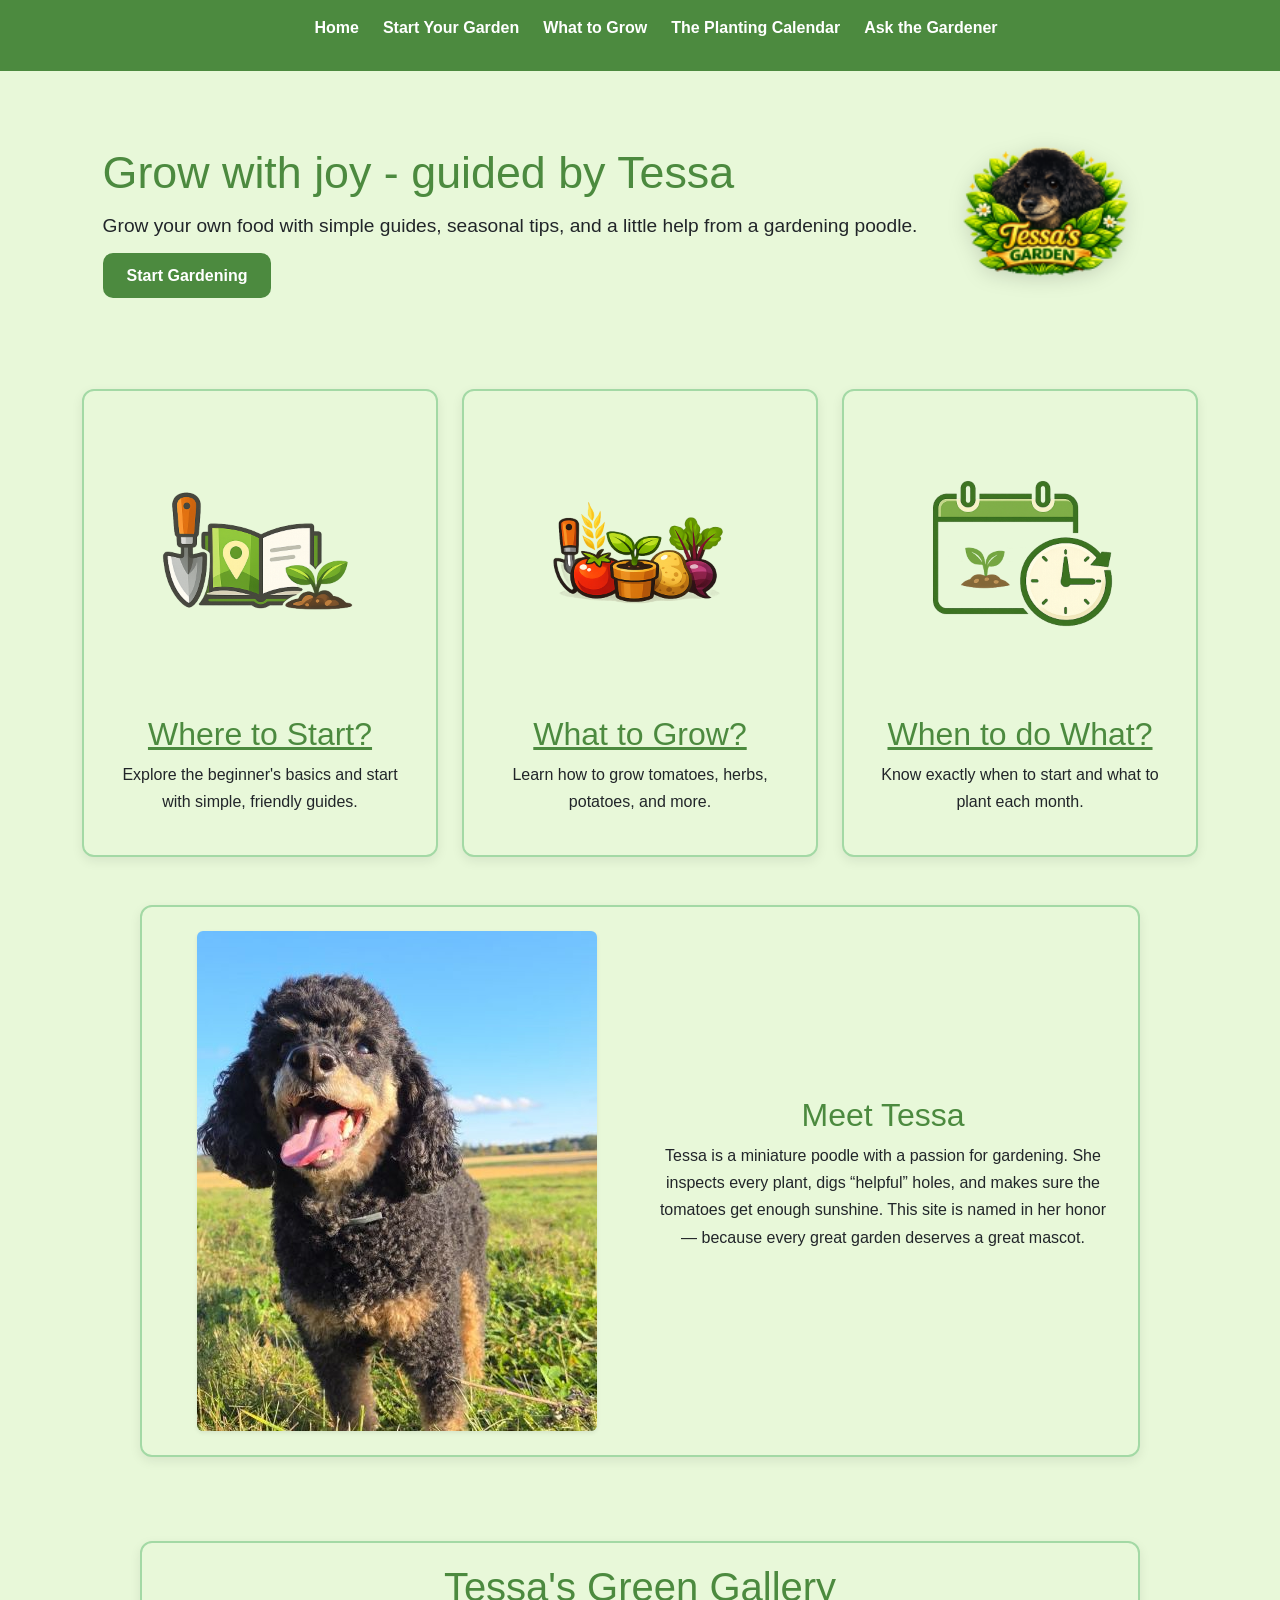
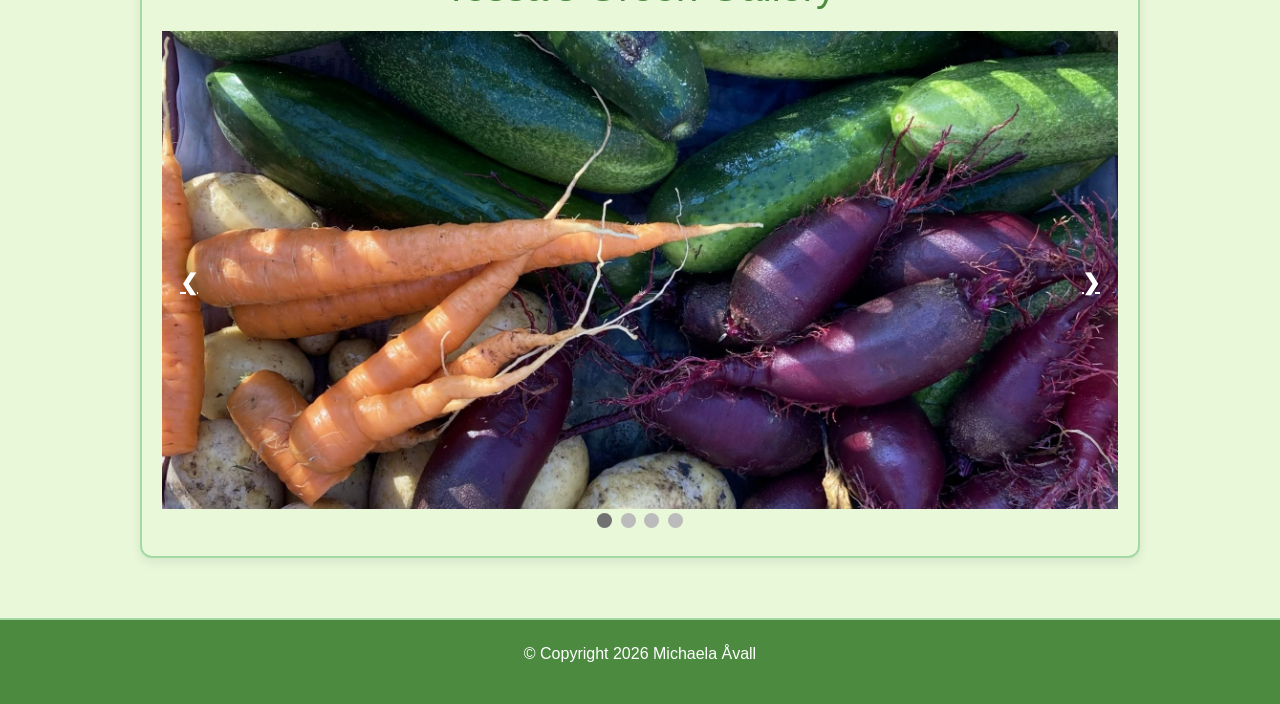
==== WS07_WEBSITE/index.html @ e8ffd897 "Website project" ====
<!doctype html>
<html lang="fi">
  <head>
    <meta charset="UTF-8" />
    <meta name="viewport" content="width=device-width, initial-scale=1.0" />
    <title>Tessa's Garden</title>

    <link
      href="https://cdn.jsdelivr.net/npm/bootstrap@5.3.8/dist/css/bootstrap.min.css"
      rel="stylesheet"
      integrity="sha384-sRIl4kxILFvY47J16cr9ZwB07vP4J8+LH7qKQnuqkuIAvNWLzeN8tE5YBujZqJLB"
      crossorigin="anonymous"
    />
    <link rel="stylesheet" href="./styles/style.css" />
  </head>
  <body>
    <nav class="responsive-nav">
      <button class="menu-toggle">☰ Menu</button>
      <ul class="nav-list">
        <li><a href="./index.html">Home</a></li>
        <li><a href="./basics.html">Start Your Garden</a></li>
        <li><a href="./guides.html">What to Grow</a></li>
        <li><a href="./calendar.html">The Planting Calendar</a></li>
        <li><a href="./contact.html">Ask the Gardener</a></li>
      </ul>
    </nav>

    <section class="hero">
      <div class="hero-content">
        <h1>Grow with joy - guided by Tessa</h1>
        <p>
          Grow your own food with simple guides, seasonal tips, and a little
          help from a gardening poodle.
        </p>
        <a href="./basics.html" class="hero-btn">Start Gardening</a>
      </div>
      <img
        src="./images/Logo_small.png"
        alt="Tessa's Garden Logo"
        class="hero-logo"
      />
    </section>

    <div class="container">
      <div class="row">
        <div class="col-md-4">
          <div class="responsive-box">
            <img
              src="./images/Basics_logo.png"
              alt="Beginner's Guide"
              class="img-fluid"
            />
            <h2><a href="./basics.html">Where to Start?</a></h2>
            <p>
              Explore the beginner's basics and start with simple, friendly
              guides.
            </p>
          </div>
        </div>
        <div class="col-md-4">
          <div class="responsive-box">
            <img
              src="./images/Guide_logo.png"
              alt="What to Grow"
              class="img-fluid"
            />
            <h2><a href="./guides.html">What to Grow?</a></h2>
            <p>Learn how to grow tomatoes, herbs, potatoes, and more.</p>
          </div>
        </div>
        <div class="col-md-4">
          <div class="responsive-box">
            <img
              src="./images/Calendar_logo.png"
              alt="Planting Calendar"
              class="img-fluid"
            />
            <h2><a href="./calendar.html">When to do What?</a></h2>
            <p>Know exactly when to start and what to plant each month.</p>
          </div>
        </div>
      </div>
    </div>

    <section class="responsive-box">
      <div class="row align-items-center">
        <div class="col-md-6">
          <img
            src="./images/Tessa_main.jpg"
            class="img-fluid rounded shadow-sm"
            alt="Tessa the poodle"
          />
        </div>
        <div class="col-md-6">
          <h2>Meet Tessa</h2>
          <p>
            Tessa is a miniature poodle with a passion for gardening. She
            inspects every plant, digs “helpful” holes, and makes sure the
            tomatoes get enough sunshine. This site is named in her honor —
            because every great garden deserves a great mascot.
          </p>
        </div>
      </div>
    </section>

    <div class="slideshow-container">
      <h1>Tessa's Green Gallery</h1>
      <div class="mySlides">
        <img
          src="./images/Slideshow_1.jpg"
          alt="Fresh vegetables in a basket"
          style="width: 100%"
        />
      </div>
      <div class="mySlides">
        <img
          src="./images/Slideshow_2.jpg"
          alt="Two people working with a blue tractor pulling planting equipment across freshly tilled rows in a bright spring field"
          style="width: 100%"
        />
      </div>

      <div class="mySlides">
        <img
          src="./images/Slideshow_3.jpg"
          alt="Tomato plants in a garden"
          style="width: 100%"
        />
      </div>

      <div class="mySlides">
        <img
          src="./images/Slideshow_4.jpg"
          alt="Vegetables in a pot"
          style="width: 100%"
        />
      </div>
      <a class="prev" onclick="plusSlides(-1)">&#10094;</a>
      <a class="next" onclick="plusSlides(1)">&#10095;</a>

      <div style="text-align: center">
        <span class="dot" onclick="currentSlide(1)"></span>
        <span class="dot" onclick="currentSlide(2)"></span>
        <span class="dot" onclick="currentSlide(3)"></span>
        <span class="dot" onclick="currentSlide(4)"></span>
      </div>
    </div>

    <footer>
      <p>&copy; Copyright 2026 Michaela Åvall</p>
    </footer>

    <script
      src="https://cdn.jsdelivr.net/npm/bootstrap@5.3.8/dist/js/bootstrap.bundle.min.js"
      integrity="sha384-FKyoEForCGlyvwx9Hj09JcYn3nv7wiPVlz7YYwJrWVcXK/BmnVDxM+D2scQbITxI"
      crossorigin="anonymous"
    ></script>
    <script src="./JS.js"></script>
  </body>
</html>
---- WS07_WEBSITE/styles/style.css ----
:root {
  --primary: #4C8A3F;
  --secondary: #A3D9A5;
  --accent: #75A94A;   
  --neutral: #e8f8d9;
  --radius: 12px;
  --shadow: 0 4px 12px rgba(0,0,0,0.08);
  --font: "Segoe UI", Verdana, Geneva, Tahoma, sans-serif;
}

body{
  background-color: var(--neutral);
  font-family: var(--font);
  margin: 0;
  line-height: 1.7;
  padding-bottom: 40px;
}

h1, h2, h3, h4, h5, h6 {
  color: var(--primary);
}

a {
  color: var(--primary); 
}

a:hover {
  color: var(--accent);
}

.responsive-nav {
  display: flex;
  justify-content: center;
  align-items: center;
  flex-wrap: wrap;
  gap: 16px;
  background-color: var(--primary);
  padding: 14px 0;
}

.responsive-nav .nav-list {
      display: flex;
      list-style: none;
      gap: 24px;
    }

.responsive-nav a {
  color: white;
  font-weight: 600;
  text-decoration: none;
  transition: color 0.25s ease;
}

.responsive-nav a:hover {
  color: var(--secondary);
}

.menu-toggle {
  display: none;
  background-color: var(--secondary);
  border: none;
  padding: 10px 16px;
  border-radius: 6px;
  cursor: pointer;
  font-weight: bold;
  color: var(--primary);
}
    
    @media (max-width: 600px) {
      .responsive-nav .nav-list {
        display: none;
      }
    
      .responsive-nav .menu-toggle {
        display: block;
        margin: 0 auto;
      }
    }

.hero, header {
  display: flex;
  justify-content: center;
  align-items: center;
  padding: 60px 40px;
  background: var(--neutral);
}

.hero-content {
  max-width: 2000px;
}

.hero h1 {
  font-size: 2.8rem;
  margin-bottom: 10px;
}

.hero p {
  font-size: 1.2rem;
  margin-bottom: 20px;
}

.hero-btn {
  background: var(--primary);
  color: white !important;
  padding: 14px 24px;
  border-radius: 10px;
  text-decoration: none;
  font-weight: 600;
  transition: 0.3s ease;
}

.hero-btn:hover {
  background: var(--secondary);
  color: white;
}

.hero-logo {
  width: 260px;
  filter: drop-shadow(0 4px 10px rgba(0,0,0,0.15));
}

.responsive-box {
  display: flex;
  flex-direction: column;
  align-items: center;
  text-align: center;
  padding: 24px;
  margin: 24px auto;
  max-width: 1000px;
  background: var(--neutral);  
  border: 2px solid var(--secondary);
  border-radius: var(--radius);
  box-shadow: var(--shadow);
  transition: box-shadow 0.25s ease, transform 0.25s ease;
}

.responsive-box:hover {
  box-shadow: 0 6px 18px rgba(0, 0, 0, 0.12);
  transform: translateY(-2px);
}

form {
  display: flex;
  flex-direction: column;
  gap: 12px;
}

.input-container {
  max-width: 800px;
  margin: 0 auto;
  padding: 24px;
  background: var(--neutral);
  border: 2px solid var(--secondary);
  border-radius: var(--radius);
  box-shadow: var(--shadow);
}

input[type="text"],
input[type="email"] {
  padding: 14px;
  width: 100%;
  border: 1px solid #ddd;
  border-radius: var(--radius);
}

input[type="submit"] {
  background-color: var(--secondary);
  padding: 14px;
  border: none;
  border-radius: var(--radius);
  cursor: pointer;
  transition: background-color 0.25s ease;
}

input[type="submit"]:hover {
  background-color: var(--primary);
  color: white;
}

.slideshow-container {
  max-width: 1000px;
  position: relative;
  margin: 60px auto;
  padding: 20px;
  background: var(--neutral);
  border: 2px solid var(--secondary);
  border-radius: var(--radius);
  box-shadow: var(--shadow);
}

.slideshow-container h1 {
  text-align: center;
  margin-bottom: 20px;
  color: var(--primary);
}

.mySlides {
  display: none;
}

.prev, .next {
  cursor: pointer;
  position: absolute;
  top: 50%;
  width: auto;
  padding: 14px 18px;
  color: white;
  font-weight: bold;
  font-size: 22px;
  font-weight: bold;
  transition: 0.6s ease;
}

.prev {
  left: 20px;
}
.next {
  right: 20px;
}

.prev:hover, .next:hover {
  background-color: rgba(0,0,0,0.8);
}

.dot {
  cursor: pointer;
  height: 15px;
  width: 15px;
  margin: 0 2px;
  background-color: #bbb;
  border-radius: 50%;
  display: inline-block;
  transition: background-color 0.6s ease;
}

.active, .dot:hover {
  background-color: #717171;
}

.fade {
  animation-name: fade;
  animation-duration: 1.5s;
}

@keyframes fade {
  from {opacity: .4}
  to {opacity: 1}
}

footer {
  padding: 20px;
  color: white;
  text-align: center;
  background: var(--primary);
  border-top: 2px solid var(--secondary);
}
html, body {
  height: 100%;
  margin: 0;
}

body {
  display: flex;
  flex-direction: column;
}

main {
  flex: 1;
}
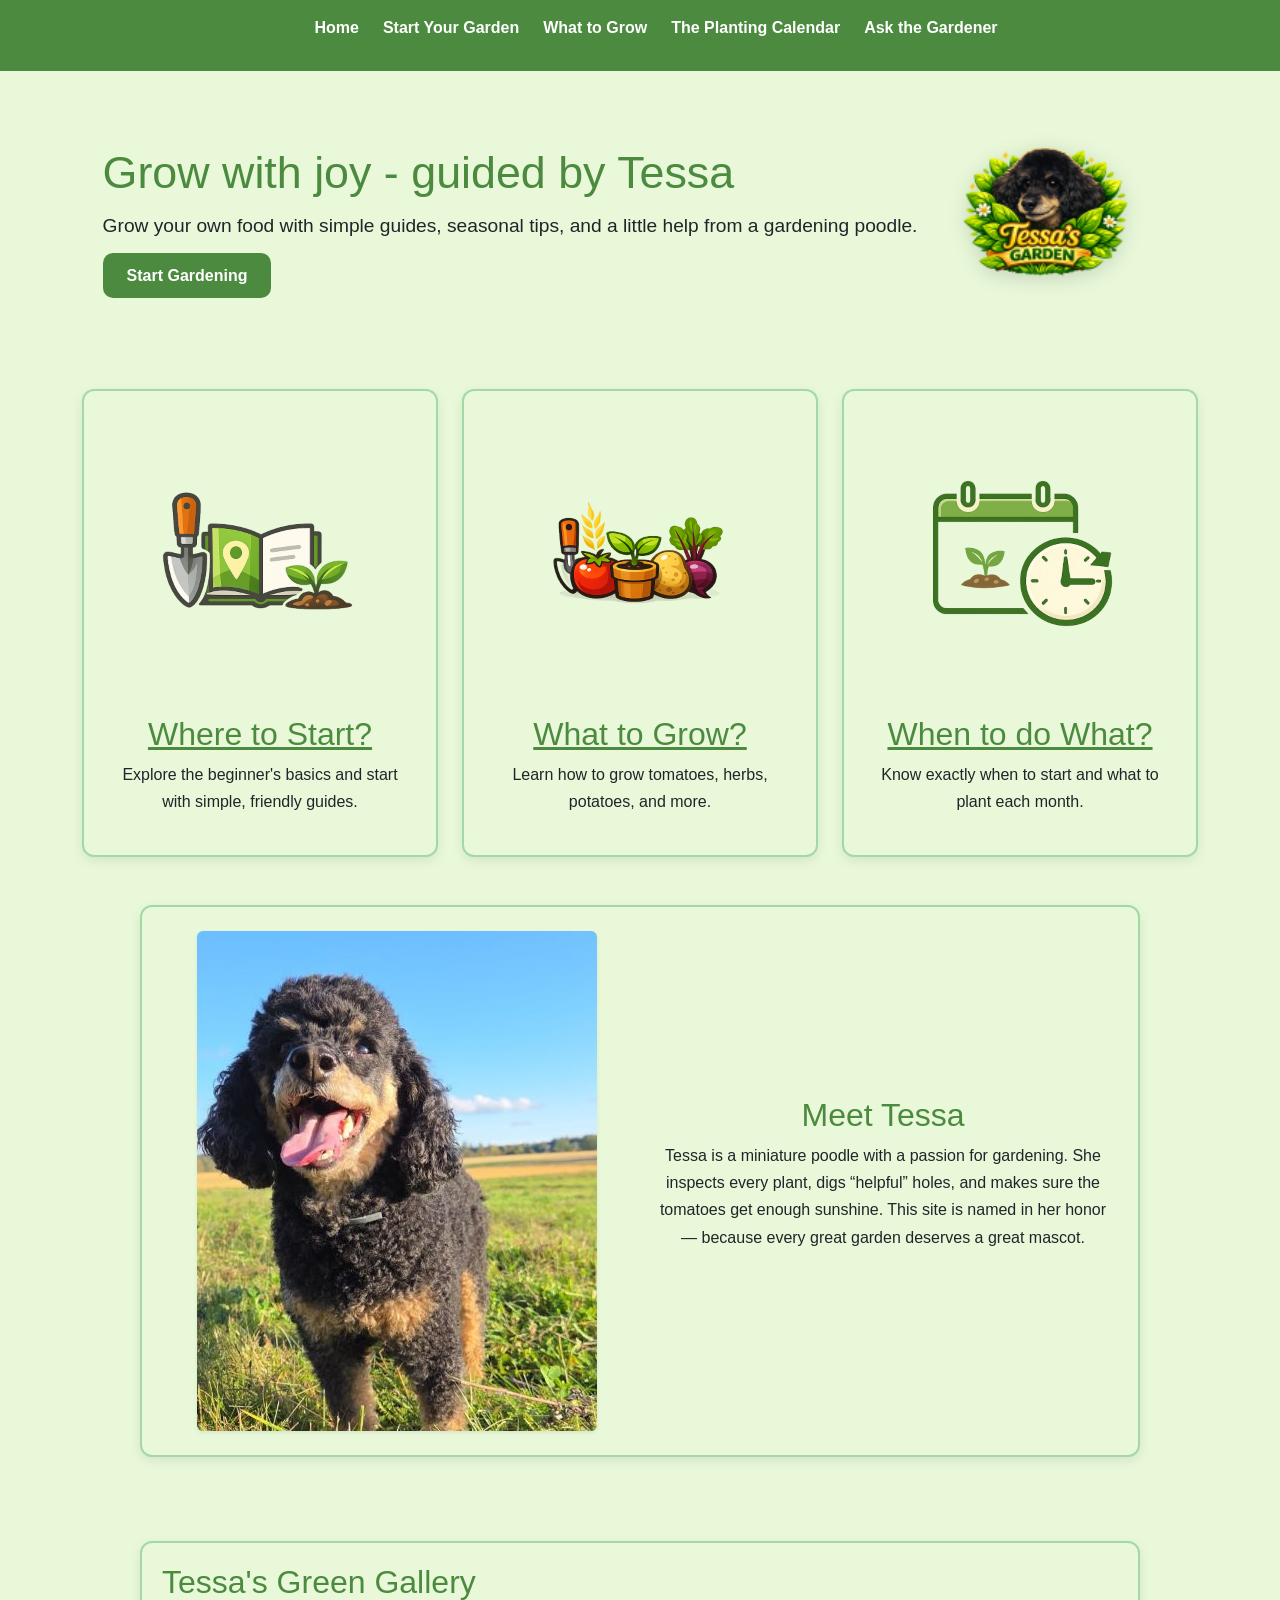
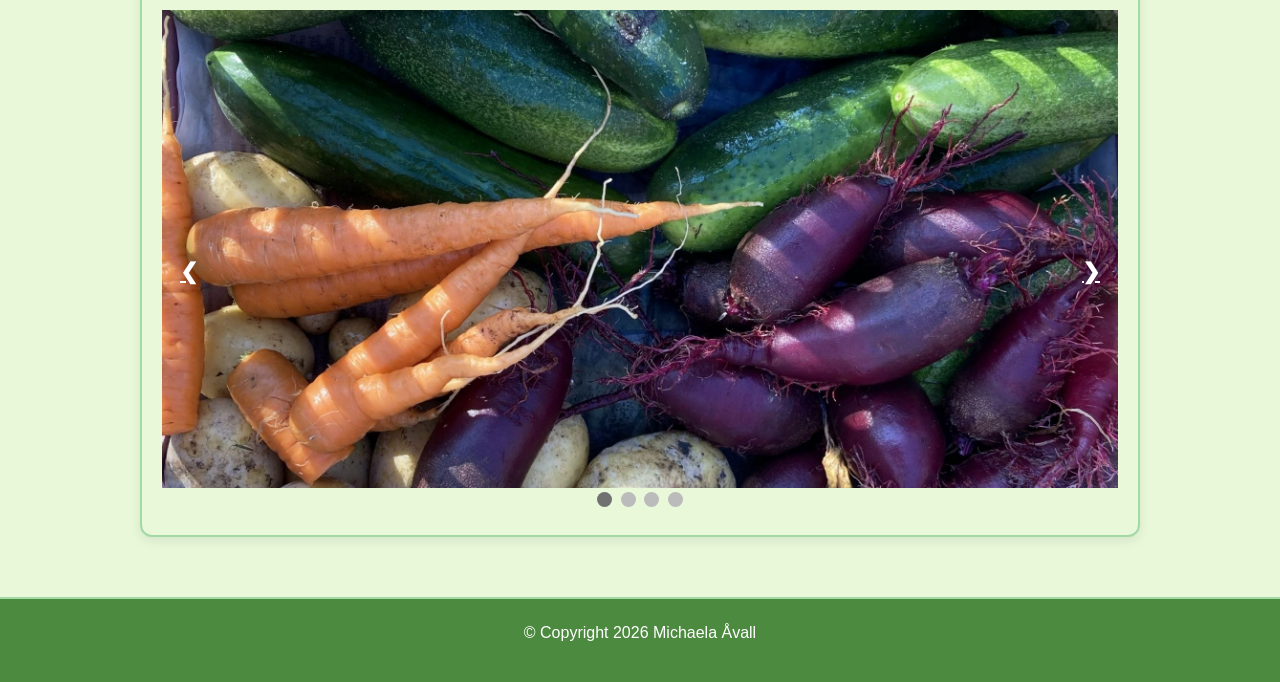
==== commit bf71c896: "Changes to headings" ====
--- a/WS07_WEBSITE/index.html
+++ b/WS07_WEBSITE/index.html
@@ -104,7 +104,7 @@
     </section>
 
     <div class="slideshow-container">
-      <h1>Tessa's Green Gallery</h1>
+      <h2>Tessa's Green Gallery</h2>
       <div class="mySlides">
         <img
           src="./images/Slideshow_1.jpg"
